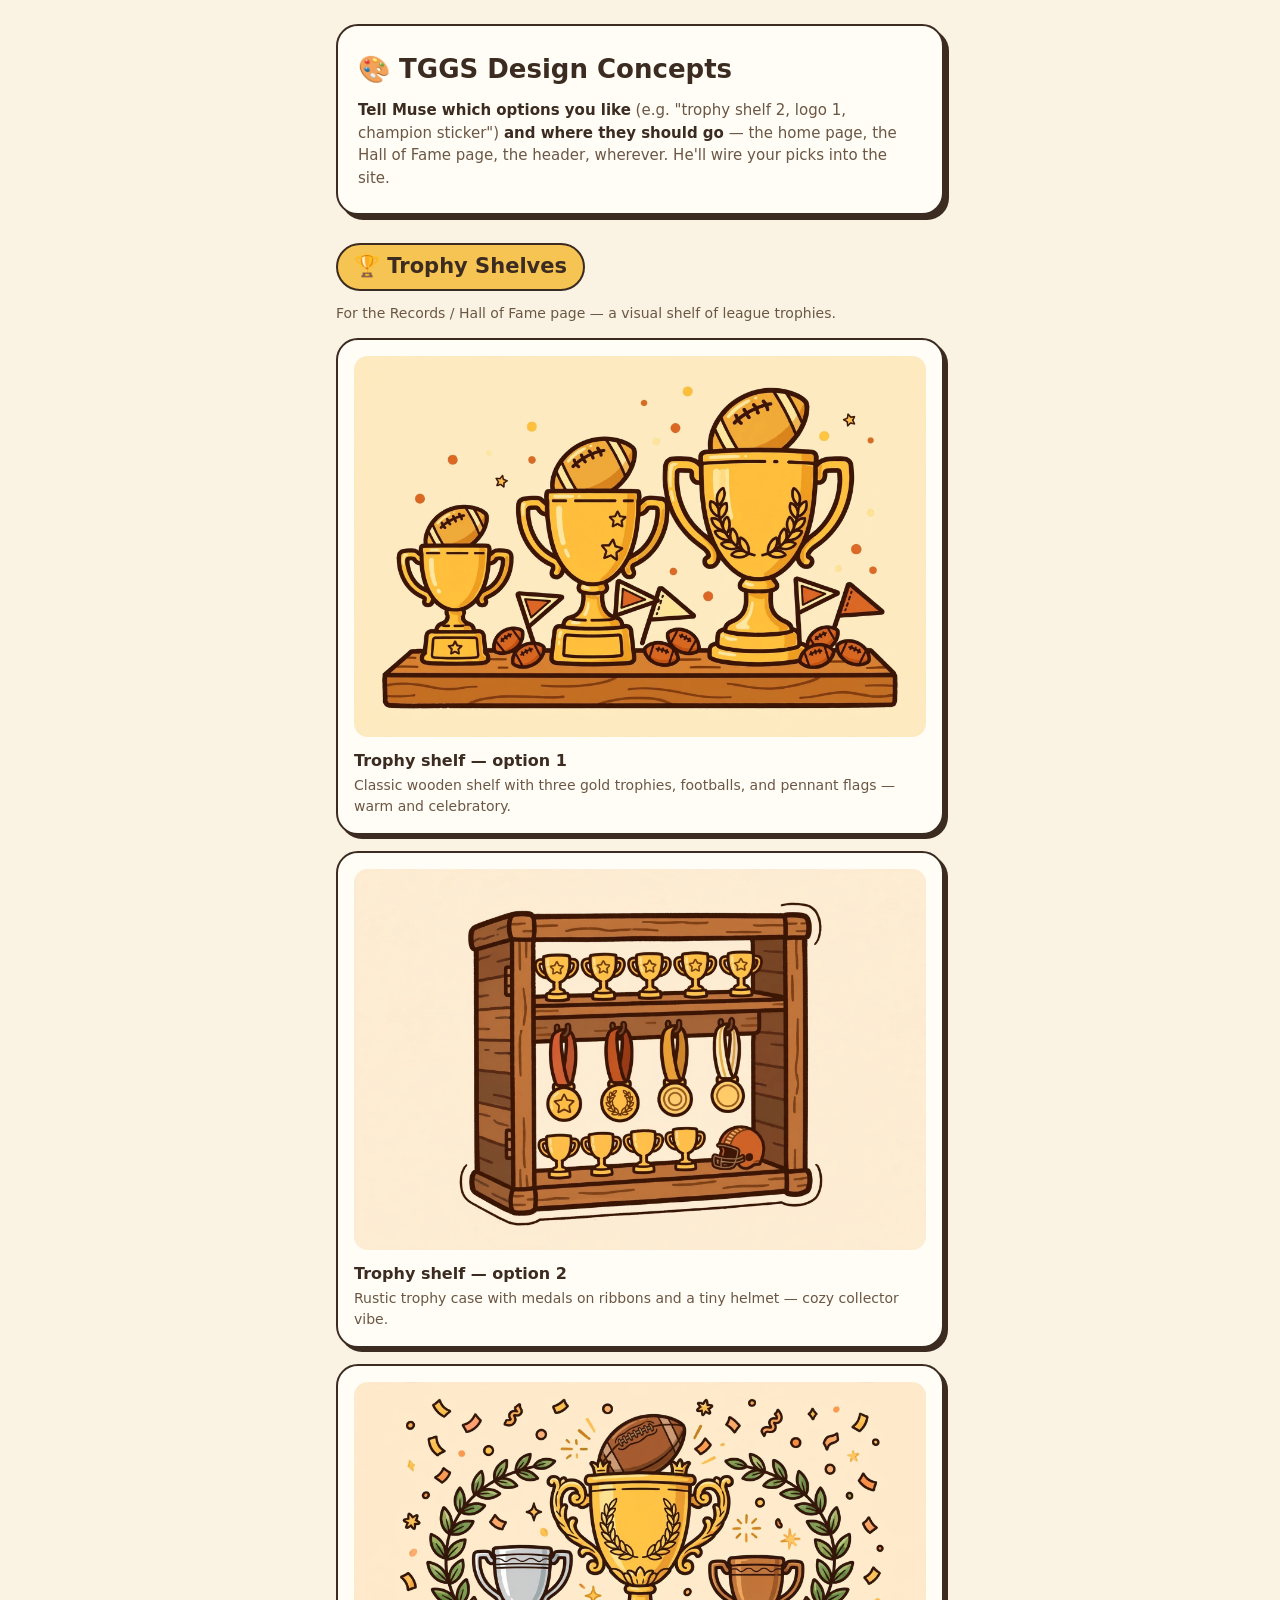
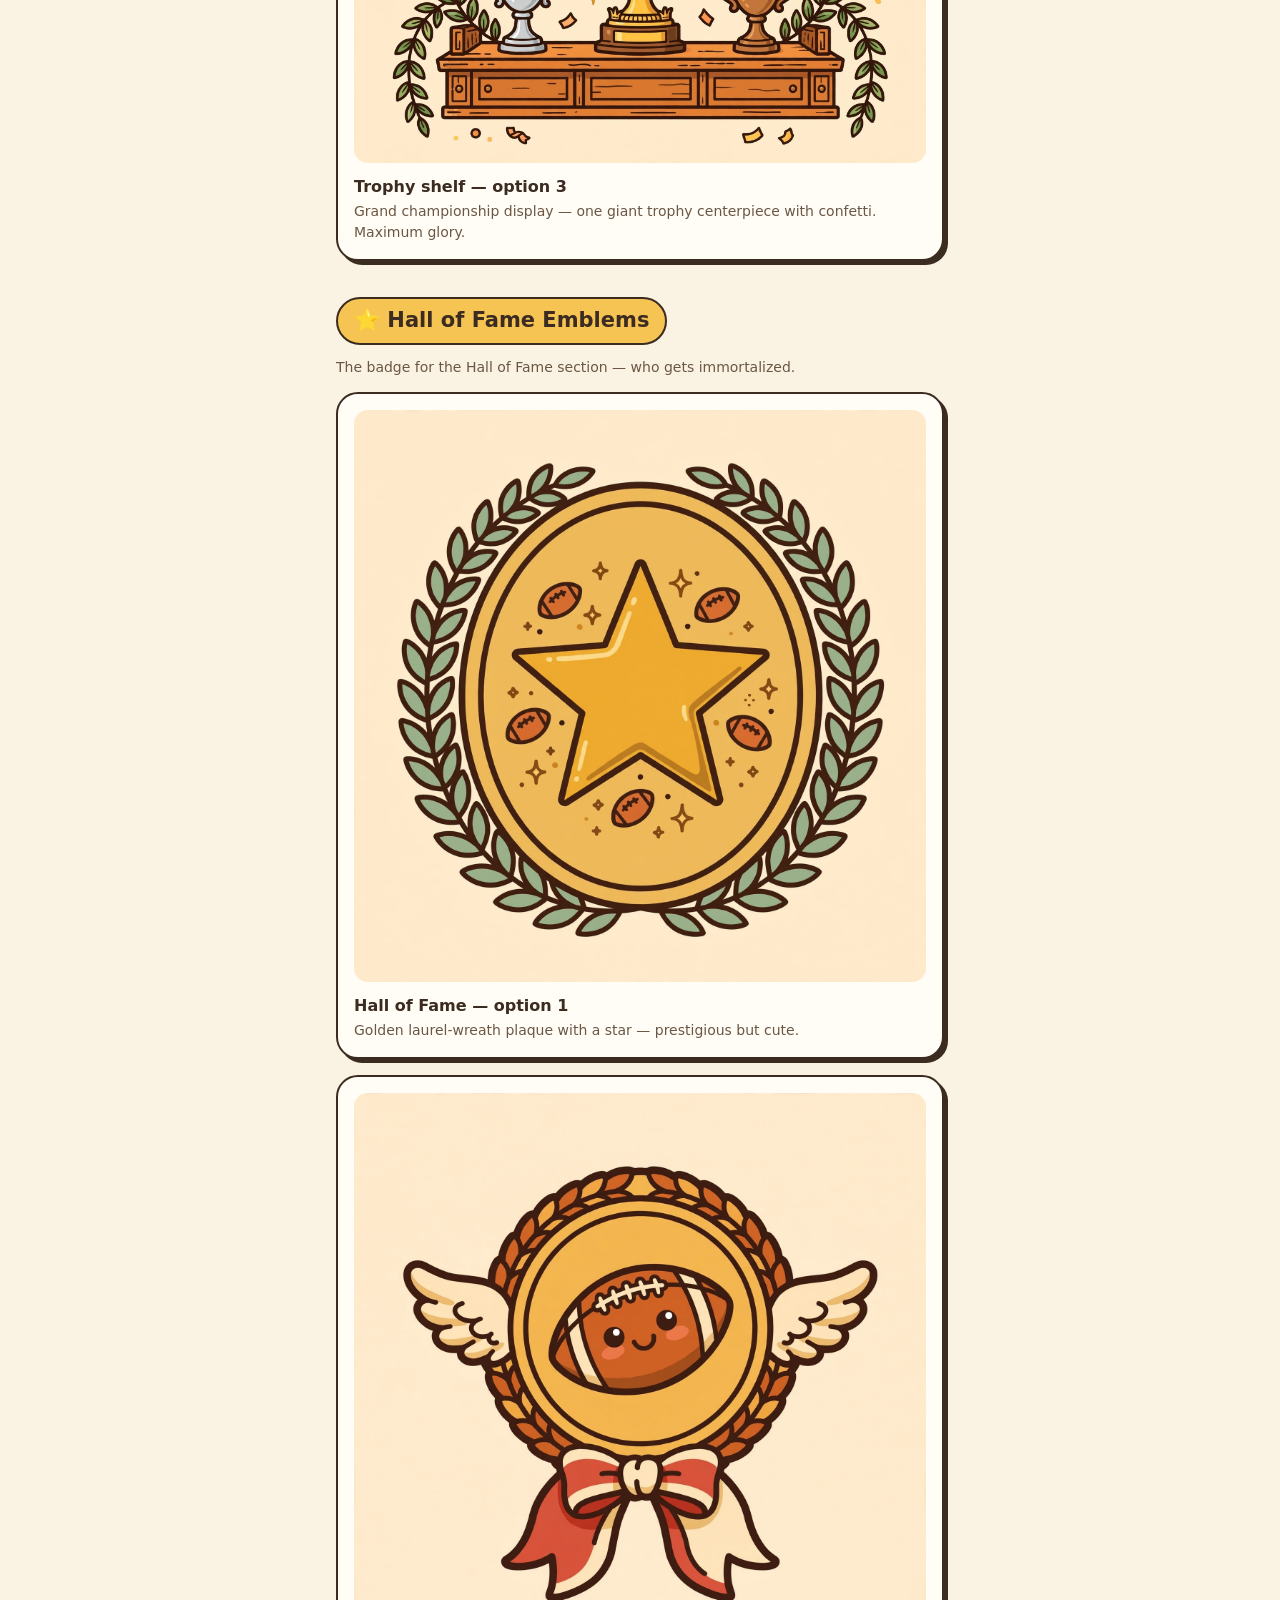
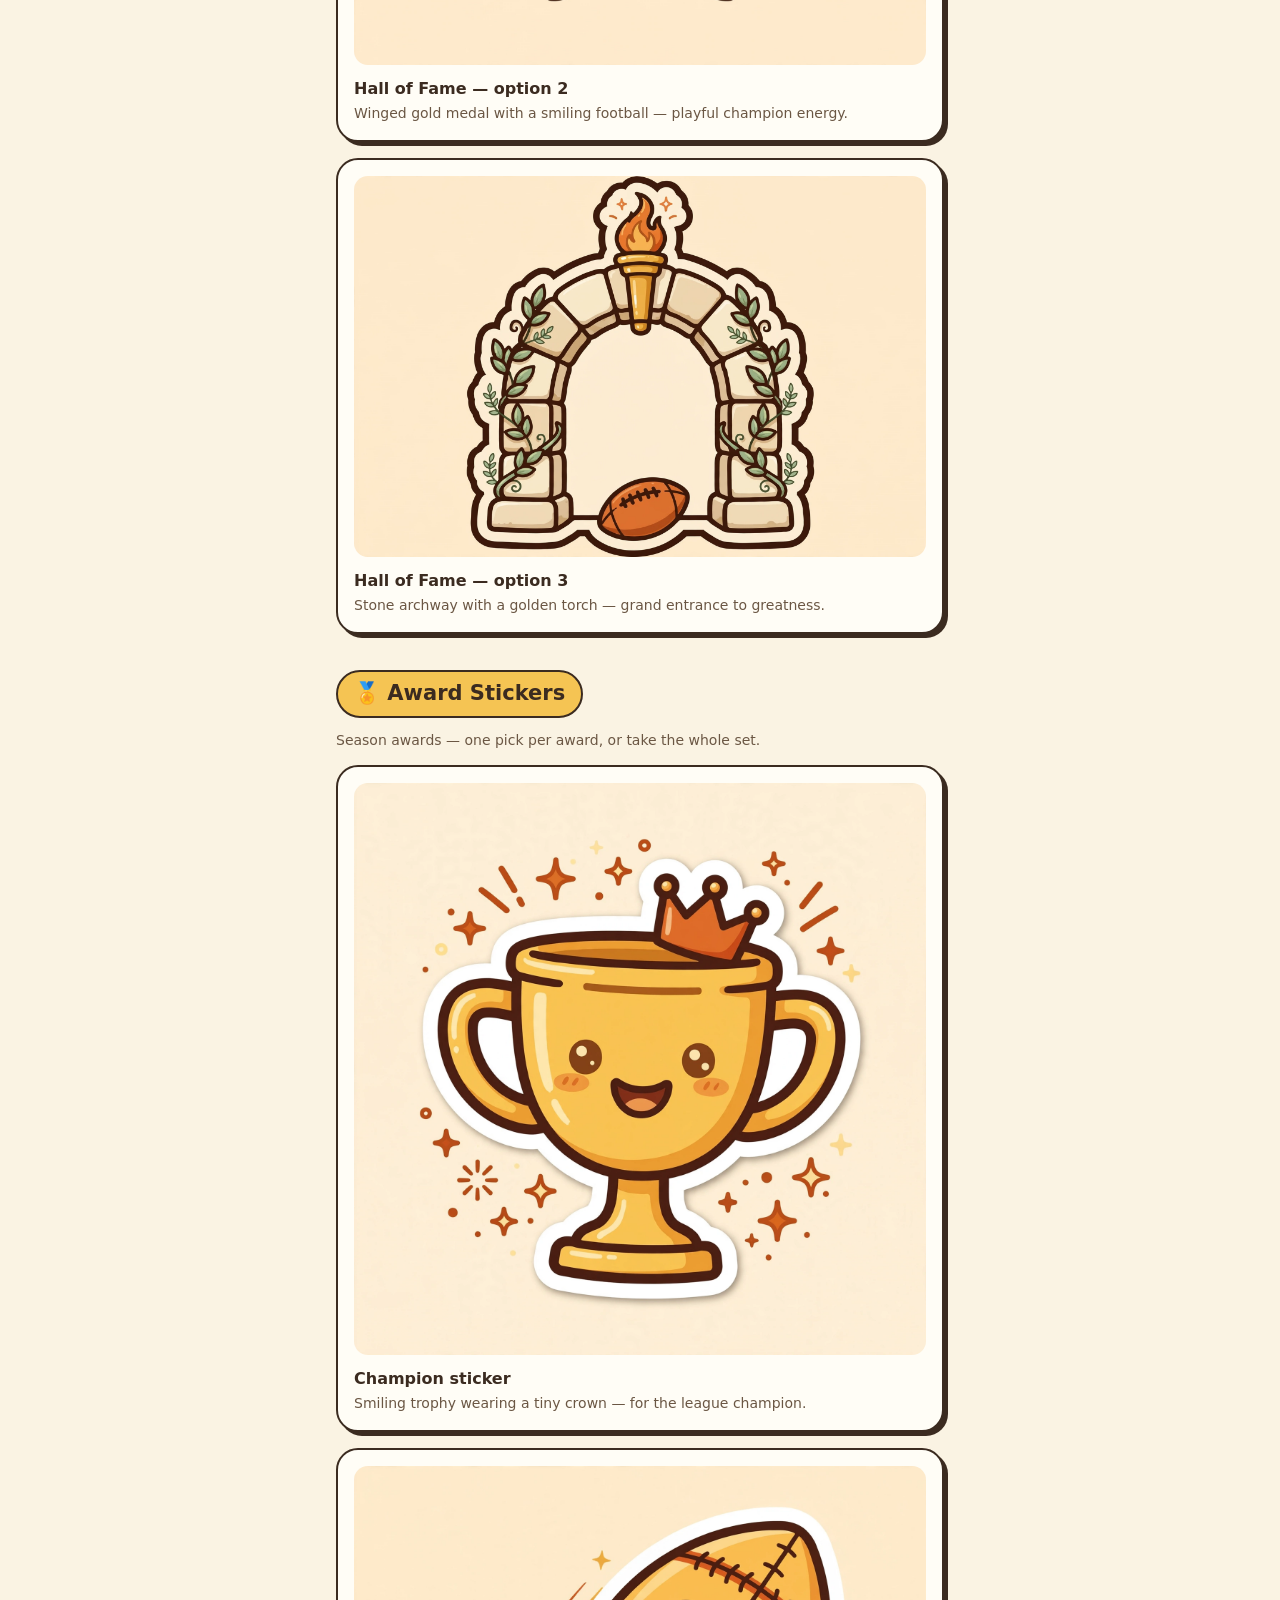
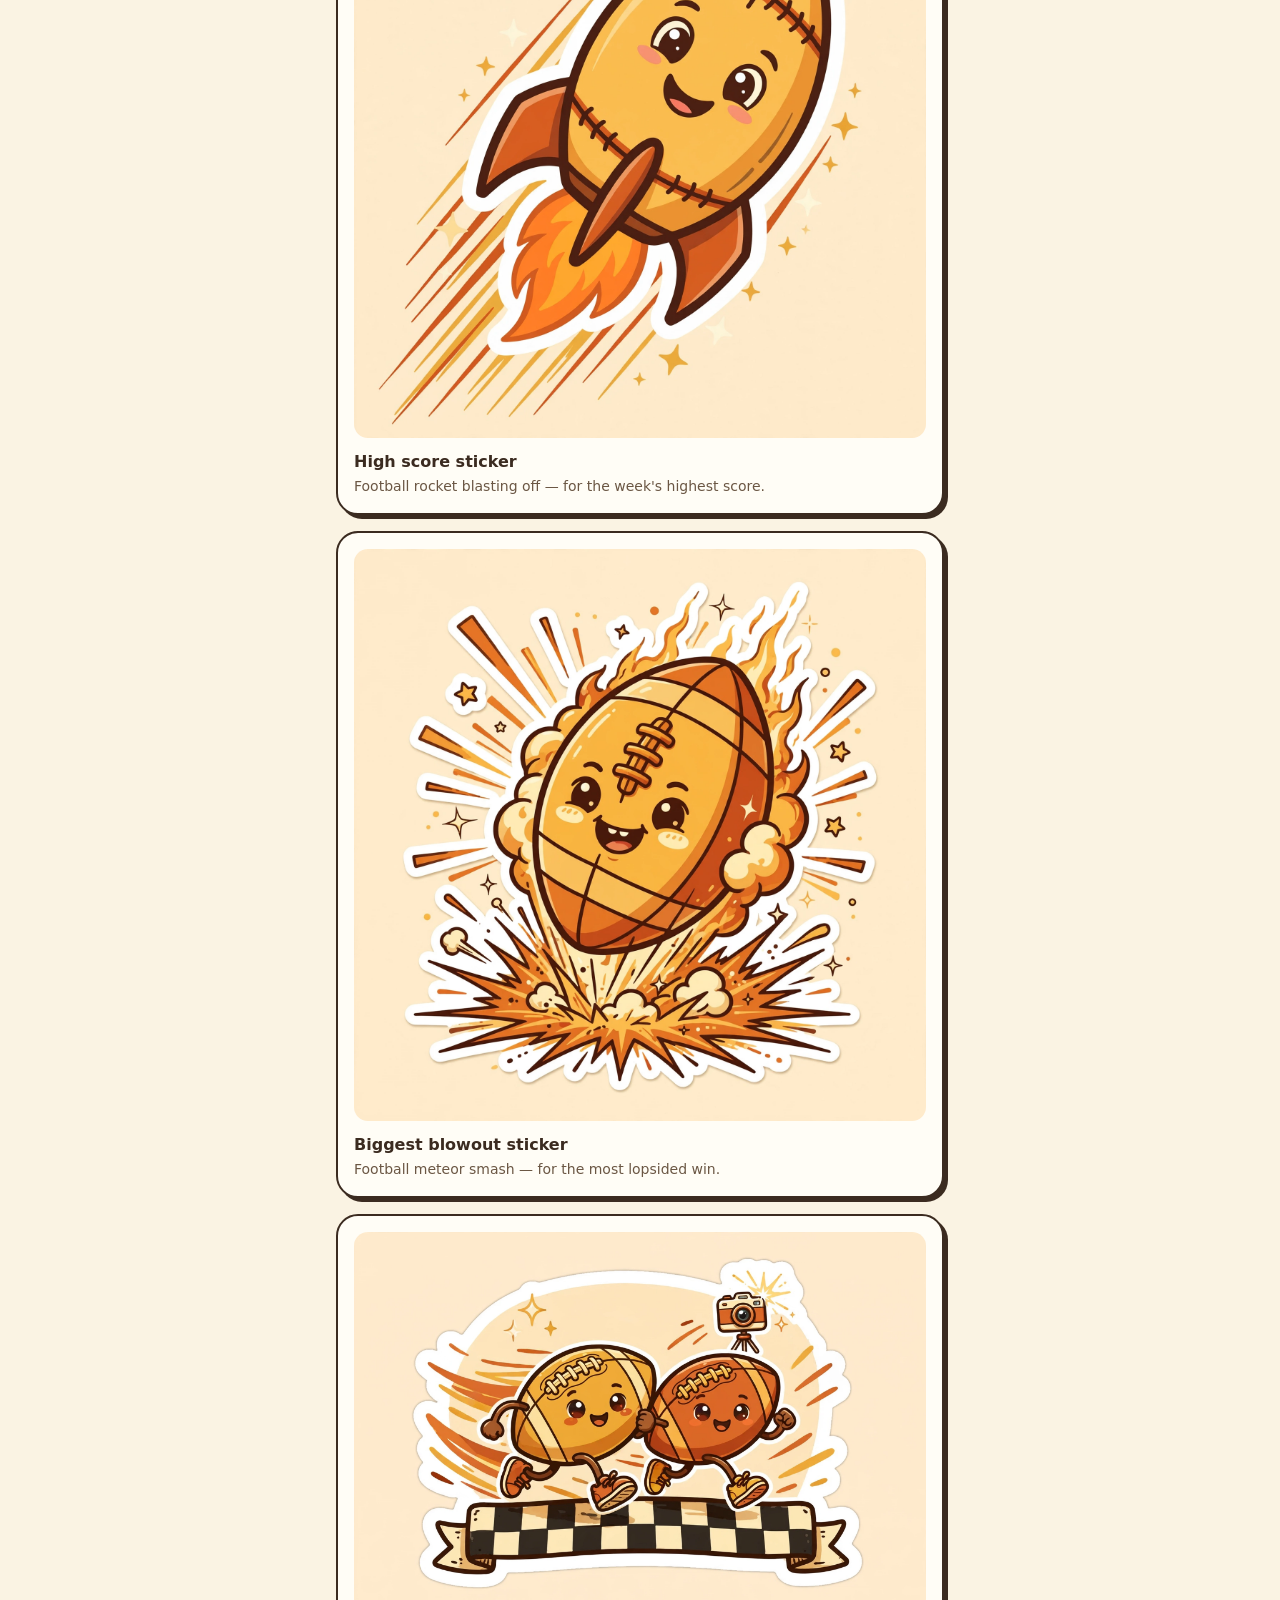
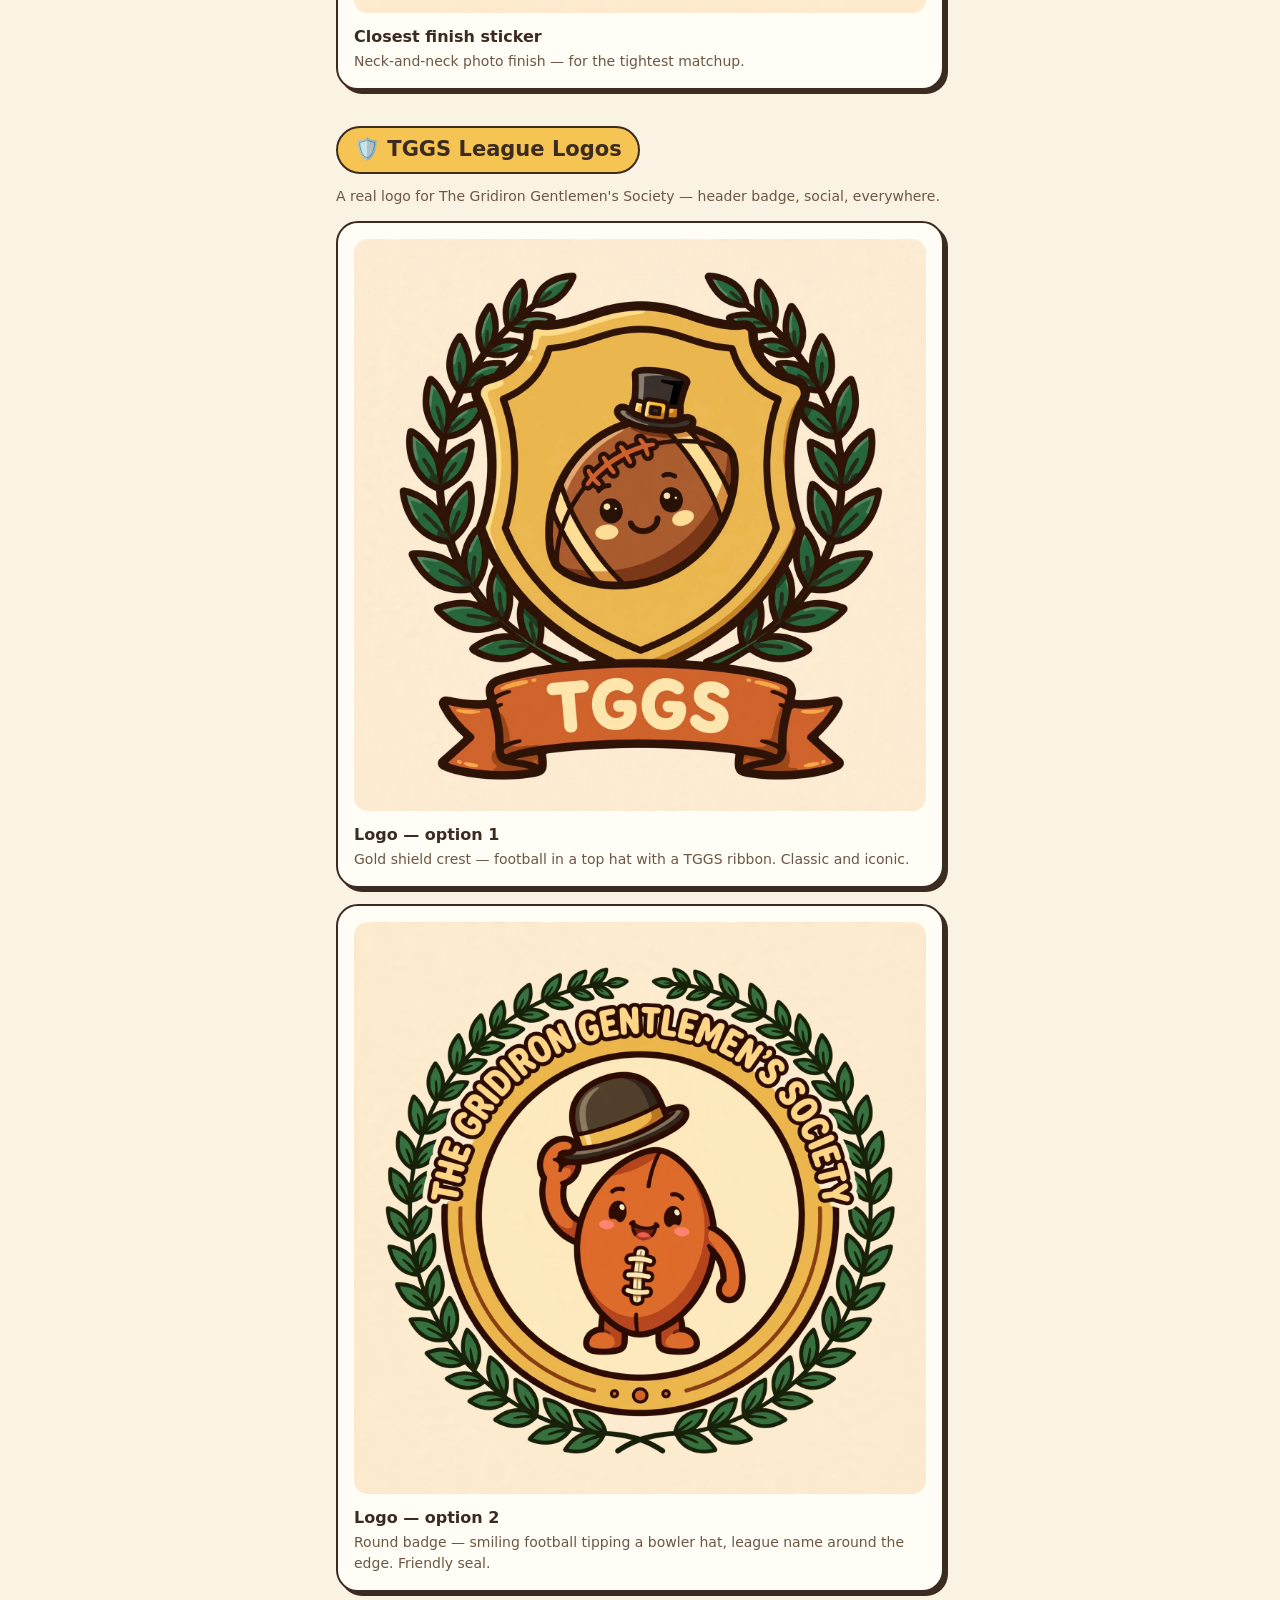
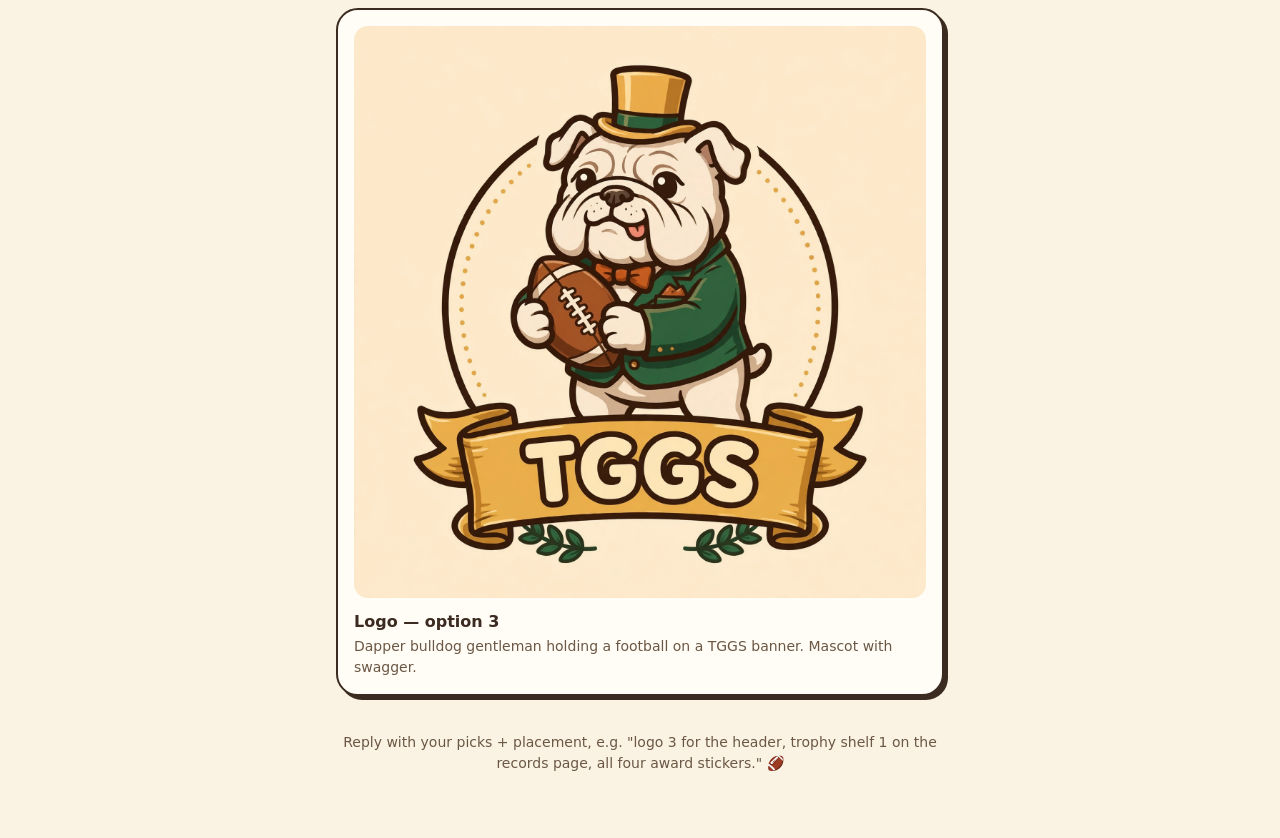
==== design-concepts/index.html @ cf5cfec7 "Add 13 concept art pieces + design-concepts picker page for Sam's art direction" ====
<!DOCTYPE html>
<html lang="en">
<head>
<meta charset="UTF-8">
<meta name="viewport" content="width=device-width, initial-scale=1">
<title>TGGS Design Concepts — Pick Your Favorites</title>
<style>
  * { box-sizing: border-box; margin: 0; padding: 0; }
  body {
    font-family: ui-rounded, "SF Pro Rounded", "Hiragino Maru Gothic ProN", system-ui, sans-serif;
    background: #faf3e3; color: #3b2b20; line-height: 1.5;
    padding: 24px 16px 64px; max-width: 640px; margin: 0 auto;
  }
  header {
    background: #fffdf6; border: 2.5px solid #3b2b20; border-radius: 22px;
    padding: 24px 20px; margin-bottom: 28px; box-shadow: 5px 5px 0 #3b2b20;
  }
  header h1 { font-size: 26px; margin-bottom: 10px; }
  header p { font-size: 15px; color: #6b5744; }
  header p strong { color: #3b2b20; }
  section { margin-bottom: 36px; }
  section > h2 {
    font-size: 21px; margin-bottom: 4px;
    display: inline-block; background: #f5c453; color: #3b2b20;
    padding: 6px 16px; border: 2.5px solid #3b2b20; border-radius: 999px;
  }
  section > p.sec-sub { font-size: 14px; color: #6b5744; margin: 8px 0 14px; }
  .opt {
    background: #fffdf6; border: 2.5px solid #3b2b20; border-radius: 22px;
    padding: 16px; margin-bottom: 16px; box-shadow: 4px 4px 0 #3b2b20;
  }
  .opt img { width: 100%; height: auto; border-radius: 14px; display: block; background: #faf3e3; }
  .opt .label { font-weight: 800; font-size: 16px; margin: 12px 0 2px; }
  .opt .vibe { font-size: 14px; color: #6b5744; }
  footer { text-align: center; font-size: 14px; color: #6b5744; margin-top: 12px; }
</style>
</head>
<body>
<header>
  <h1>🎨 TGGS Design Concepts</h1>
  <p><strong>Tell Muse which options you like</strong> (e.g. "trophy shelf 2, logo 1, champion sticker") <strong>and where they should go</strong> — the home page, the Hall of Fame page, the header, wherever. He'll wire your picks into the site.</p>
</header>

<section>
  <h2>🏆 Trophy Shelves</h2>
  <p class="sec-sub">For the Records / Hall of Fame page — a visual shelf of league trophies.</p>
  <div class="opt"><img src="../assets/art/concepts/concept-trophy-shelf-1.webp" alt="Trophy shelf option 1"><div class="label">Trophy shelf — option 1</div><div class="vibe">Classic wooden shelf with three gold trophies, footballs, and pennant flags — warm and celebratory.</div></div>
  <div class="opt"><img src="../assets/art/concepts/concept-trophy-shelf-2.webp" alt="Trophy shelf option 2"><div class="label">Trophy shelf — option 2</div><div class="vibe">Rustic trophy case with medals on ribbons and a tiny helmet — cozy collector vibe.</div></div>
  <div class="opt"><img src="../assets/art/concepts/concept-trophy-shelf-3.webp" alt="Trophy shelf option 3"><div class="label">Trophy shelf — option 3</div><div class="vibe">Grand championship display — one giant trophy centerpiece with confetti. Maximum glory.</div></div>
</section>

<section>
  <h2>⭐ Hall of Fame Emblems</h2>
  <p class="sec-sub">The badge for the Hall of Fame section — who gets immortalized.</p>
  <div class="opt"><img src="../assets/art/concepts/concept-hof-1.webp" alt="Hall of Fame option 1"><div class="label">Hall of Fame — option 1</div><div class="vibe">Golden laurel-wreath plaque with a star — prestigious but cute.</div></div>
  <div class="opt"><img src="../assets/art/concepts/concept-hof-2.webp" alt="Hall of Fame option 2"><div class="label">Hall of Fame — option 2</div><div class="vibe">Winged gold medal with a smiling football — playful champion energy.</div></div>
  <div class="opt"><img src="../assets/art/concepts/concept-hof-3.webp" alt="Hall of Fame option 3"><div class="label">Hall of Fame — option 3</div><div class="vibe">Stone archway with a golden torch — grand entrance to greatness.</div></div>
</section>

<section>
  <h2>🏅 Award Stickers</h2>
  <p class="sec-sub">Season awards — one pick per award, or take the whole set.</p>
  <div class="opt"><img src="../assets/art/concepts/concept-award-champion.webp" alt="Champion sticker"><div class="label">Champion sticker</div><div class="vibe">Smiling trophy wearing a tiny crown — for the league champion.</div></div>
  <div class="opt"><img src="../assets/art/concepts/concept-award-high-score.webp" alt="High score sticker"><div class="label">High score sticker</div><div class="vibe">Football rocket blasting off — for the week's highest score.</div></div>
  <div class="opt"><img src="../assets/art/concepts/concept-award-blowout.webp" alt="Biggest blowout sticker"><div class="label">Biggest blowout sticker</div><div class="vibe">Football meteor smash — for the most lopsided win.</div></div>
  <div class="opt"><img src="../assets/art/concepts/concept-award-close-finish.webp" alt="Closest finish sticker"><div class="label">Closest finish sticker</div><div class="vibe">Neck-and-neck photo finish — for the tightest matchup.</div></div>
</section>

<section>
  <h2>🛡️ TGGS League Logos</h2>
  <p class="sec-sub">A real logo for The Gridiron Gentlemen's Society — header badge, social, everywhere.</p>
  <div class="opt"><img src="../assets/art/concepts/concept-logo-1.webp" alt="Logo option 1"><div class="label">Logo — option 1</div><div class="vibe">Gold shield crest — football in a top hat with a TGGS ribbon. Classic and iconic.</div></div>
  <div class="opt"><img src="../assets/art/concepts/concept-logo-2.webp" alt="Logo option 2"><div class="label">Logo — option 2</div><div class="vibe">Round badge — smiling football tipping a bowler hat, league name around the edge. Friendly seal.</div></div>
  <div class="opt"><img src="../assets/art/concepts/concept-logo-3.webp" alt="Logo option 3"><div class="label">Logo — option 3</div><div class="vibe">Dapper bulldog gentleman holding a football on a TGGS banner. Mascot with swagger.</div></div>
</section>

<footer>Reply with your picks + placement, e.g. "logo 3 for the header, trophy shelf 1 on the records page, all four award stickers." 🏈</footer>
</body>
</html>
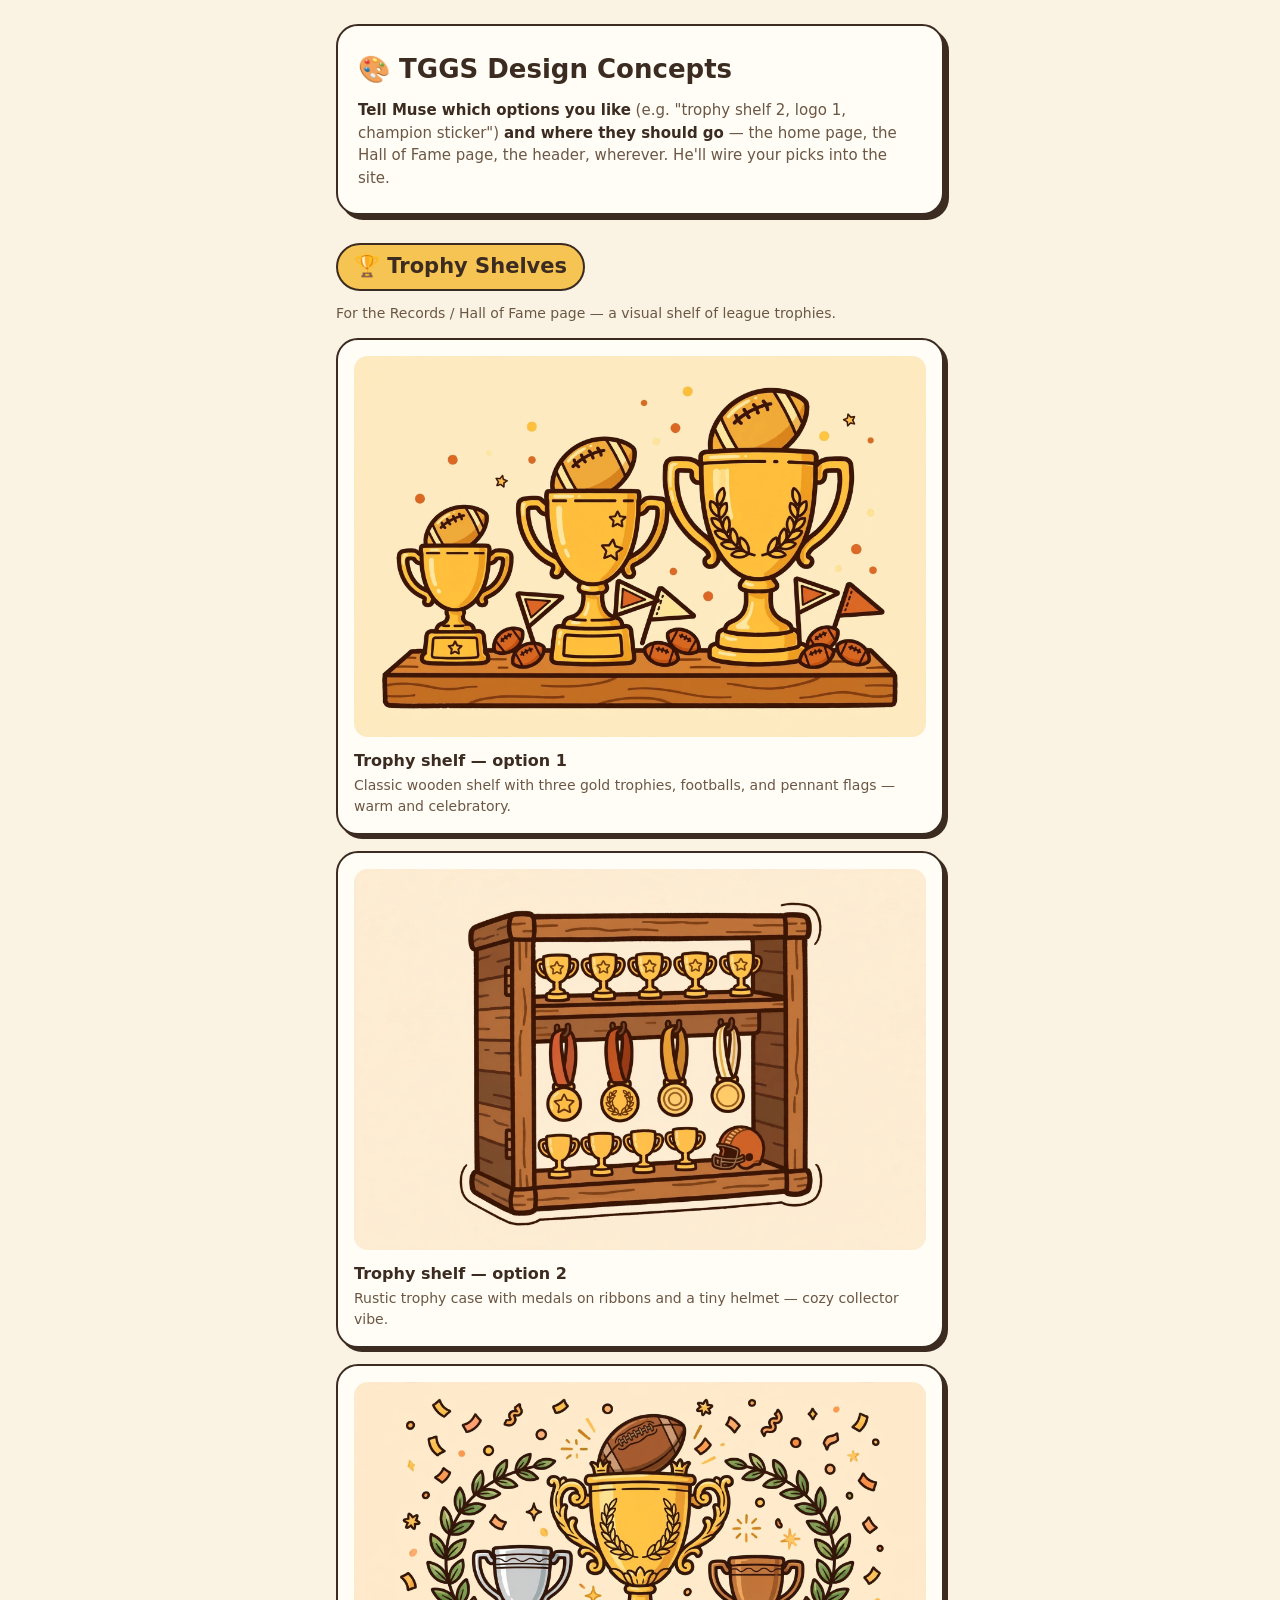
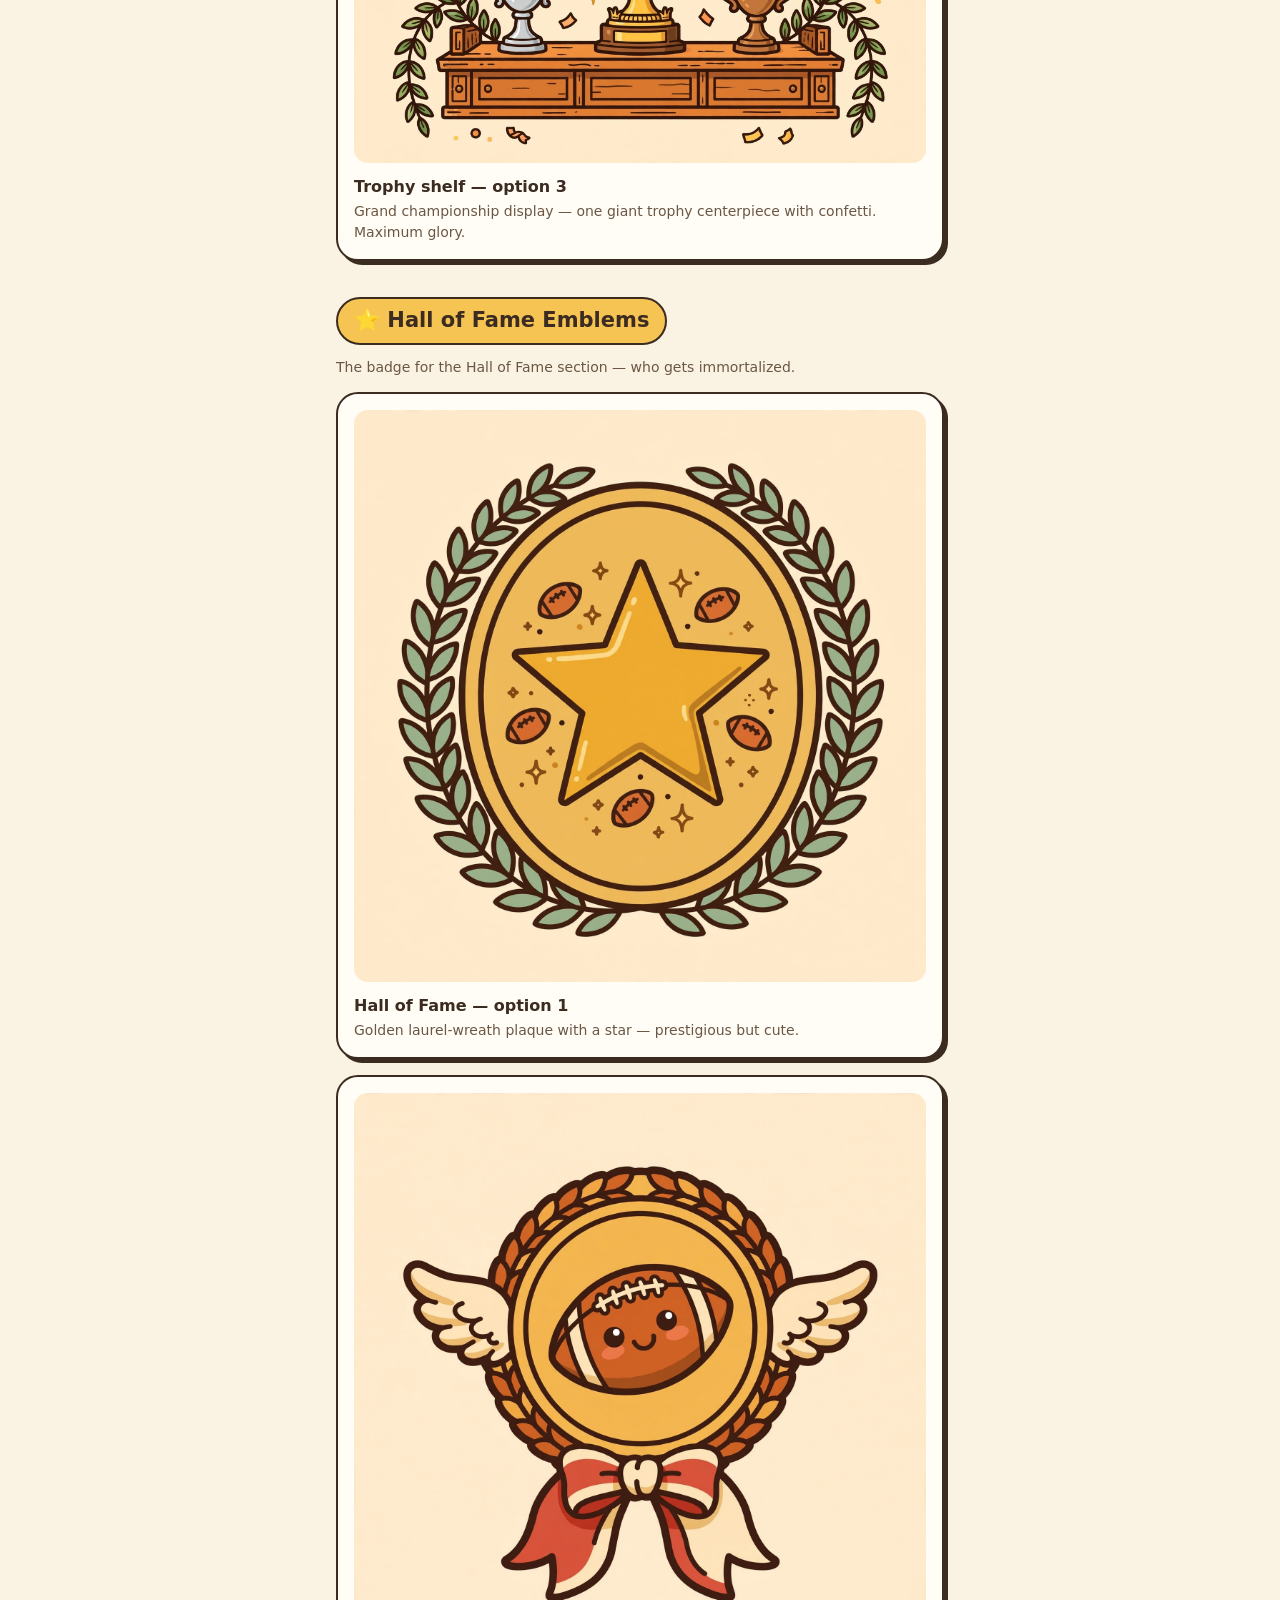
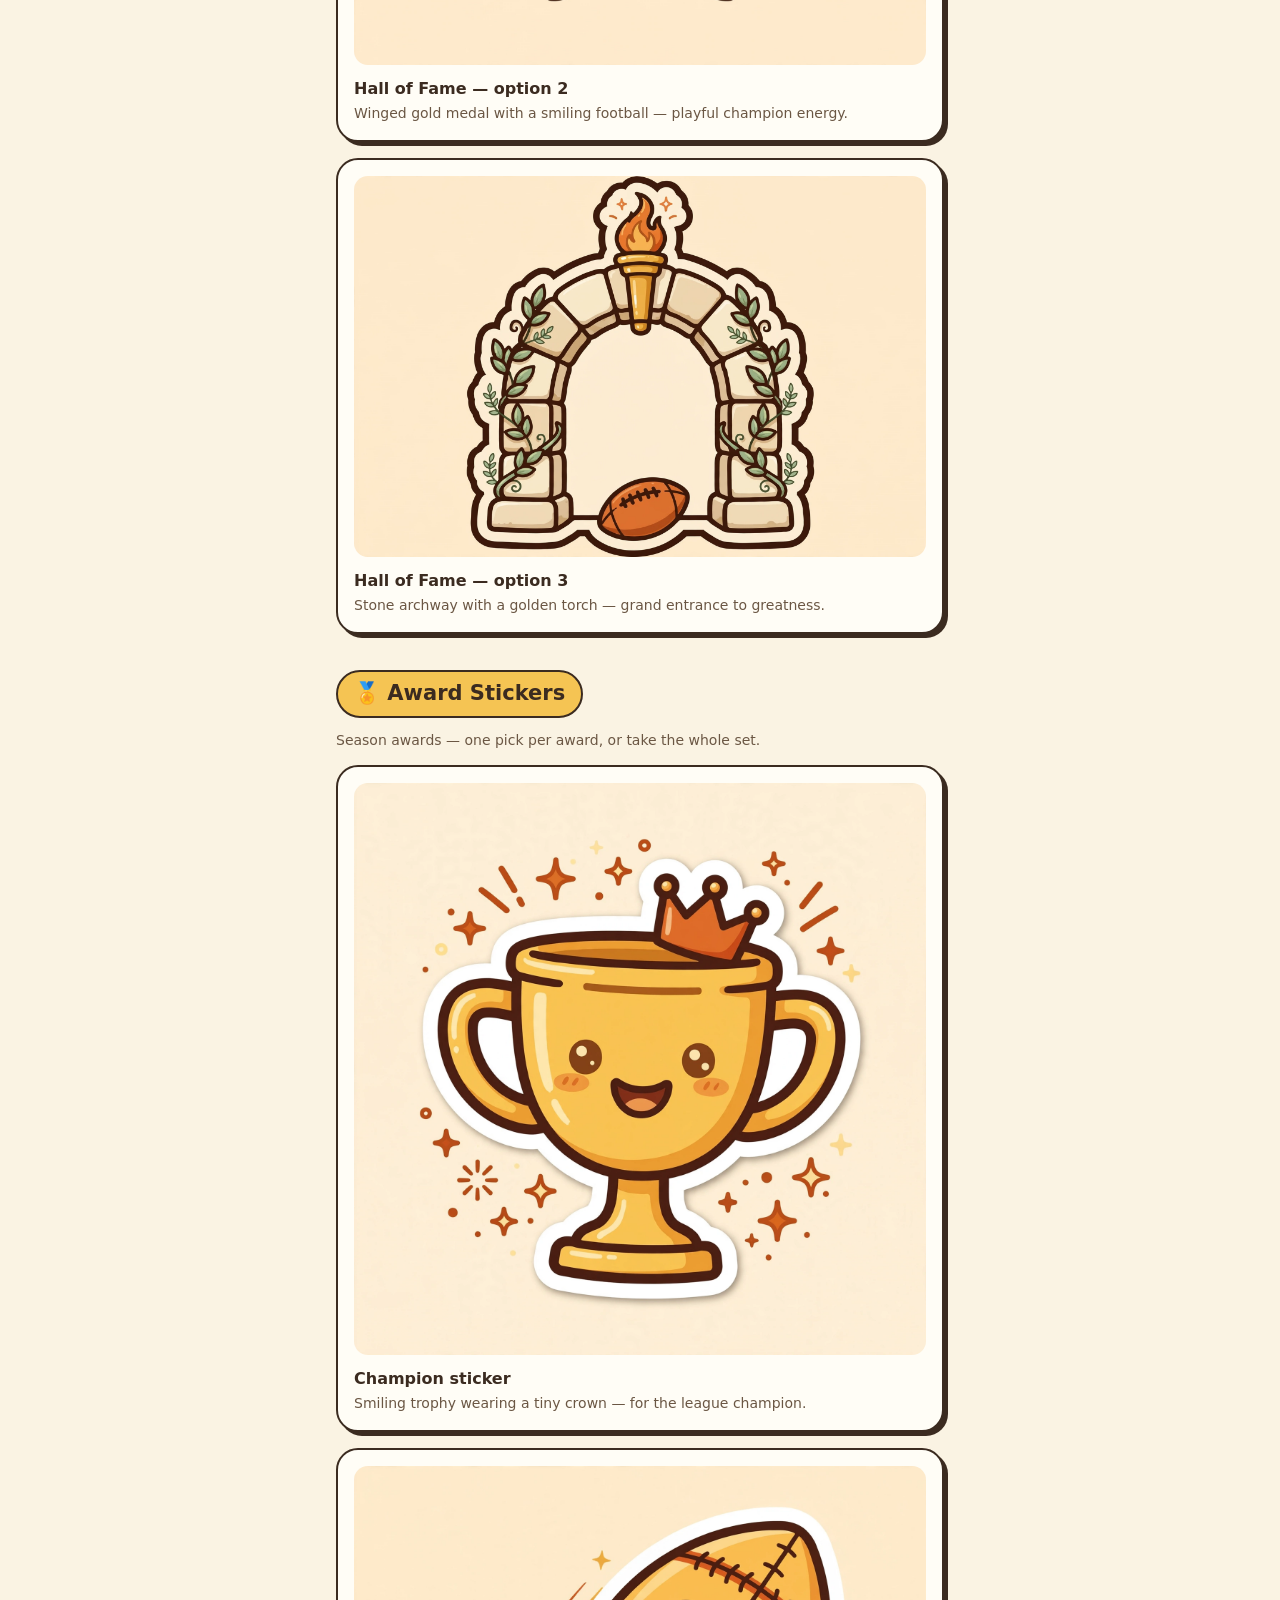
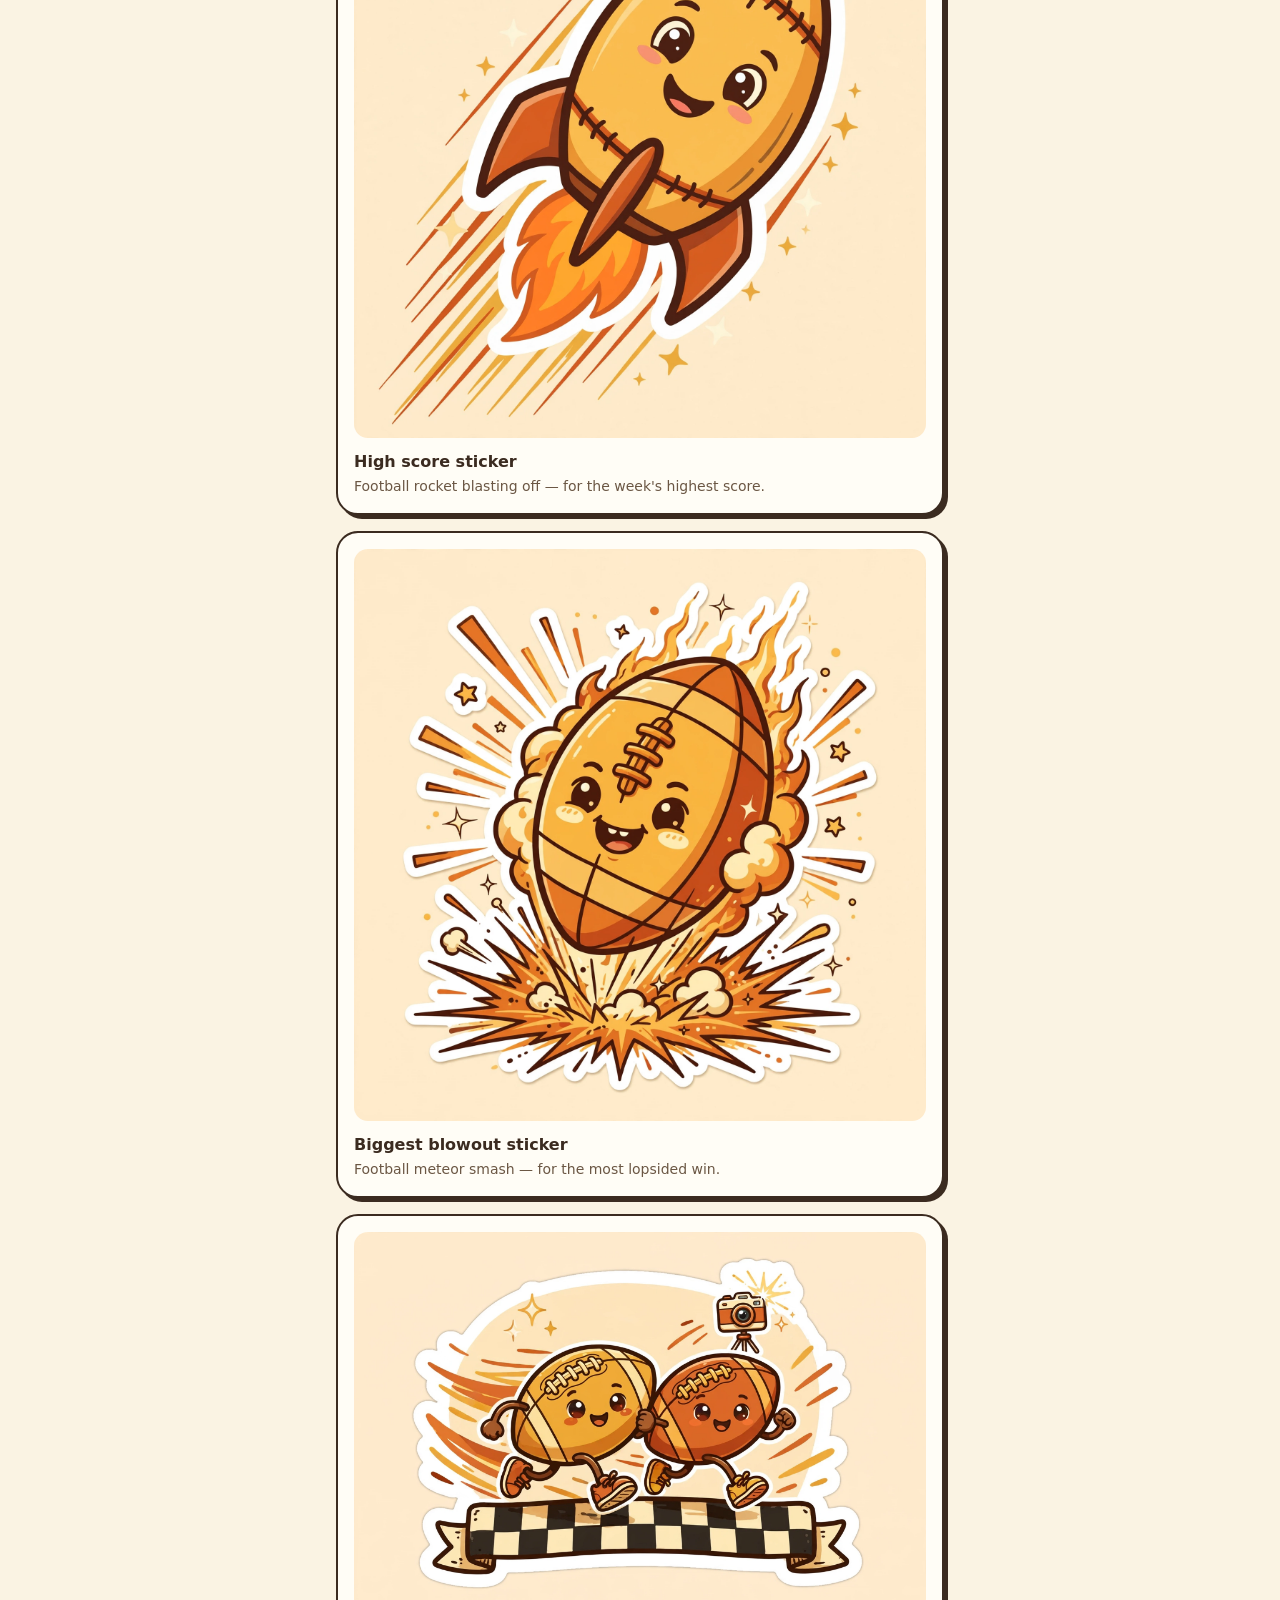
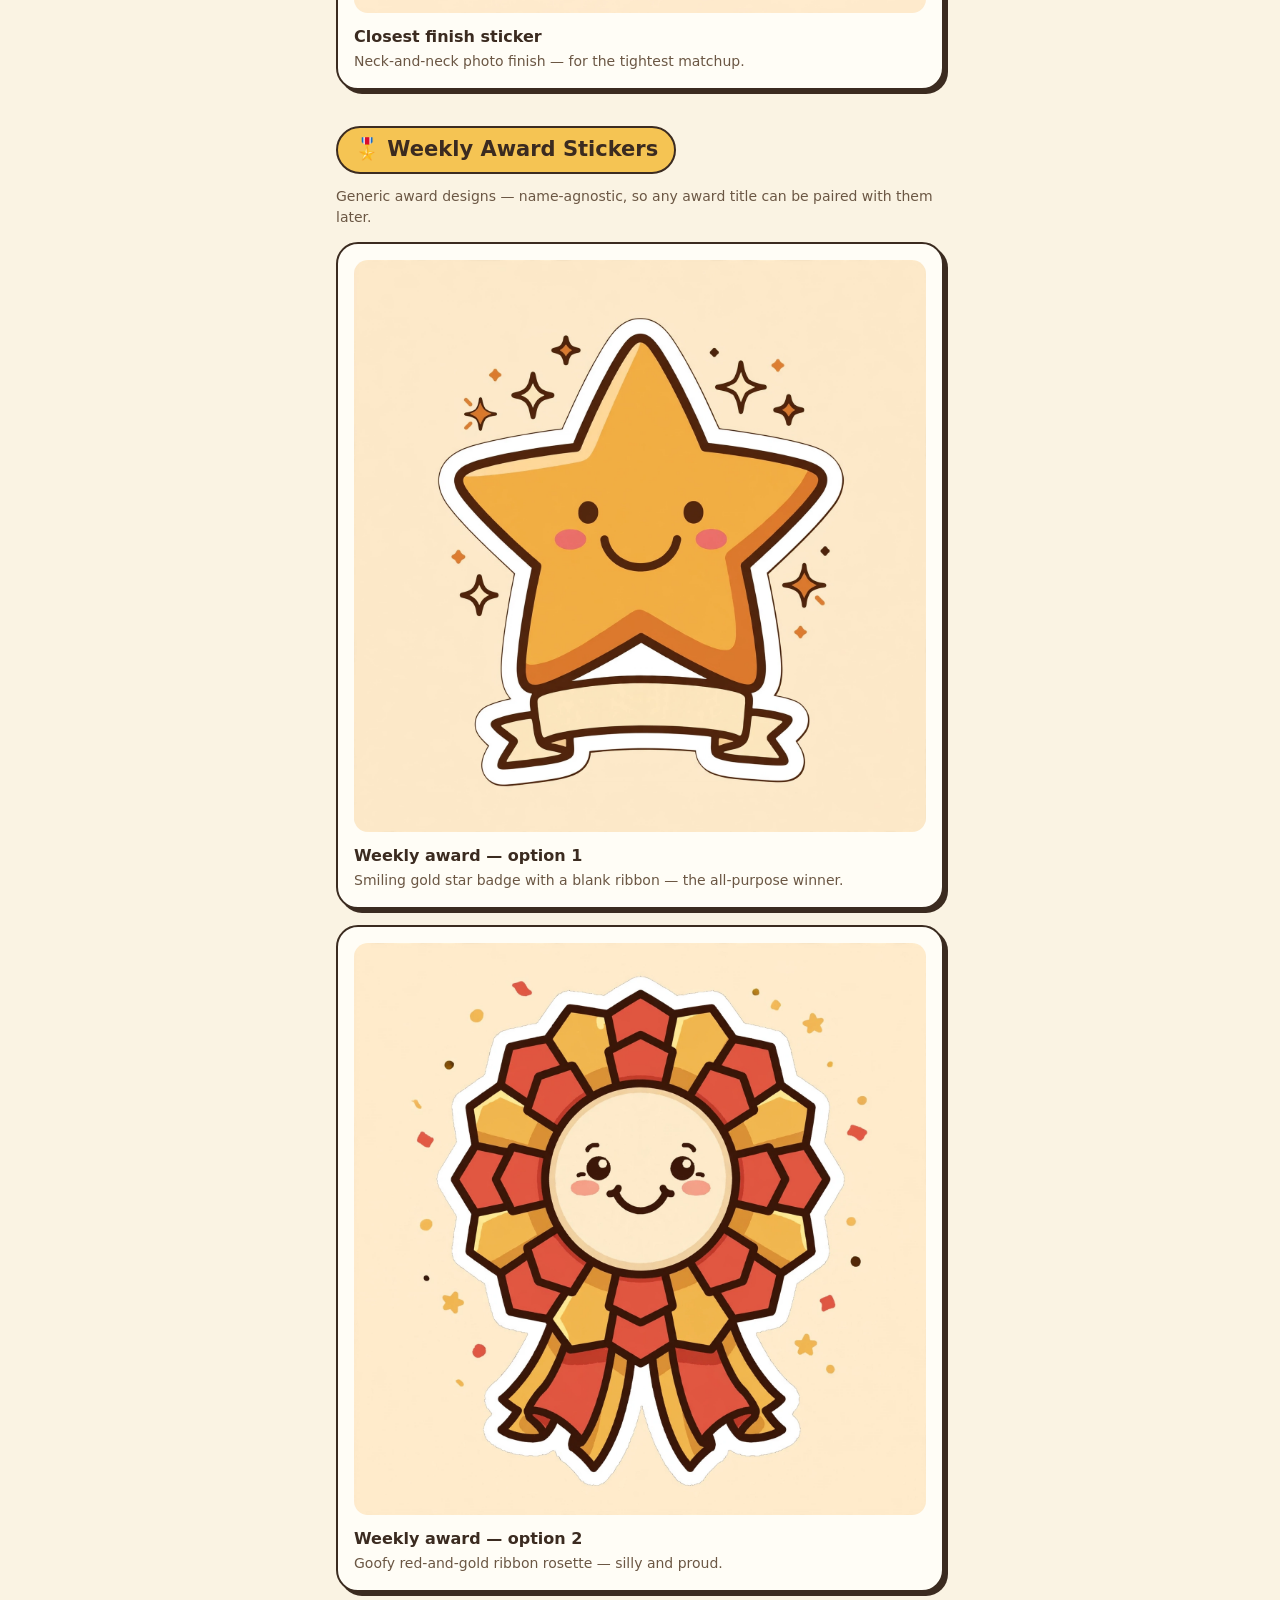
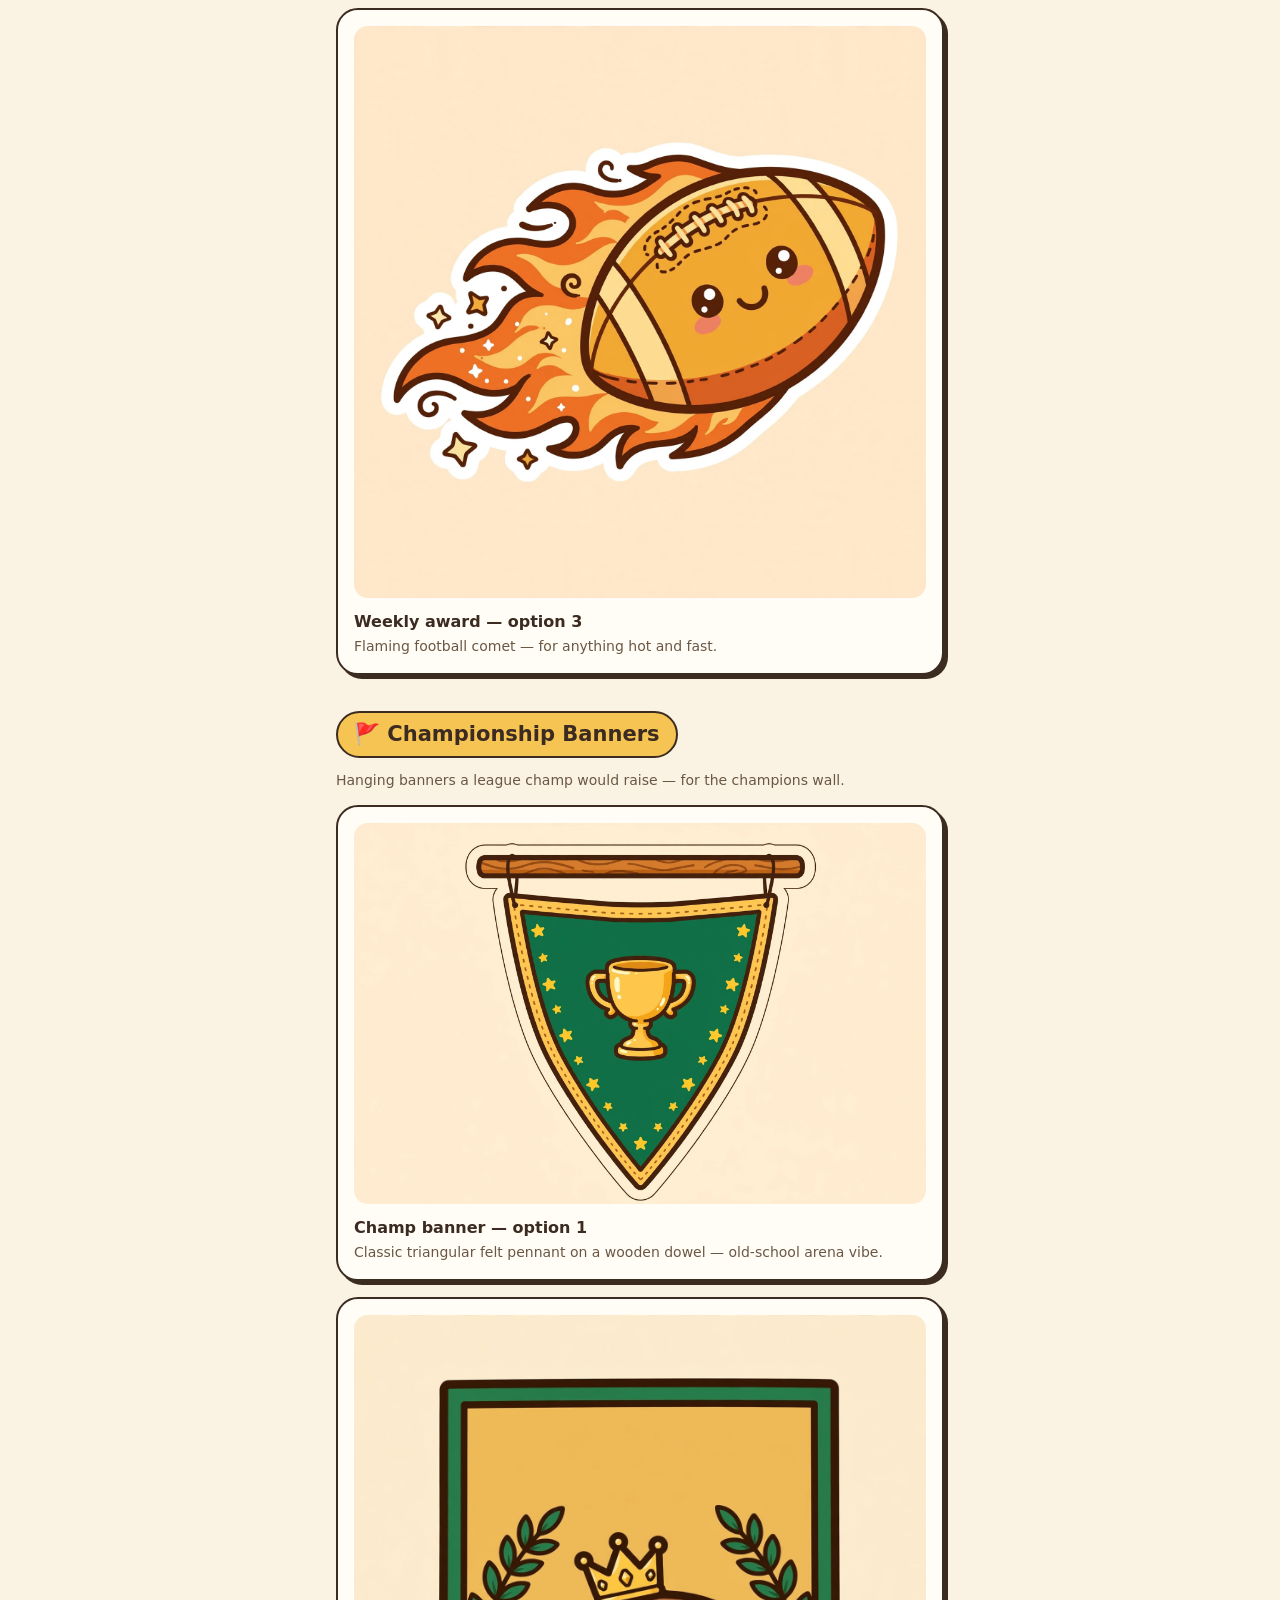
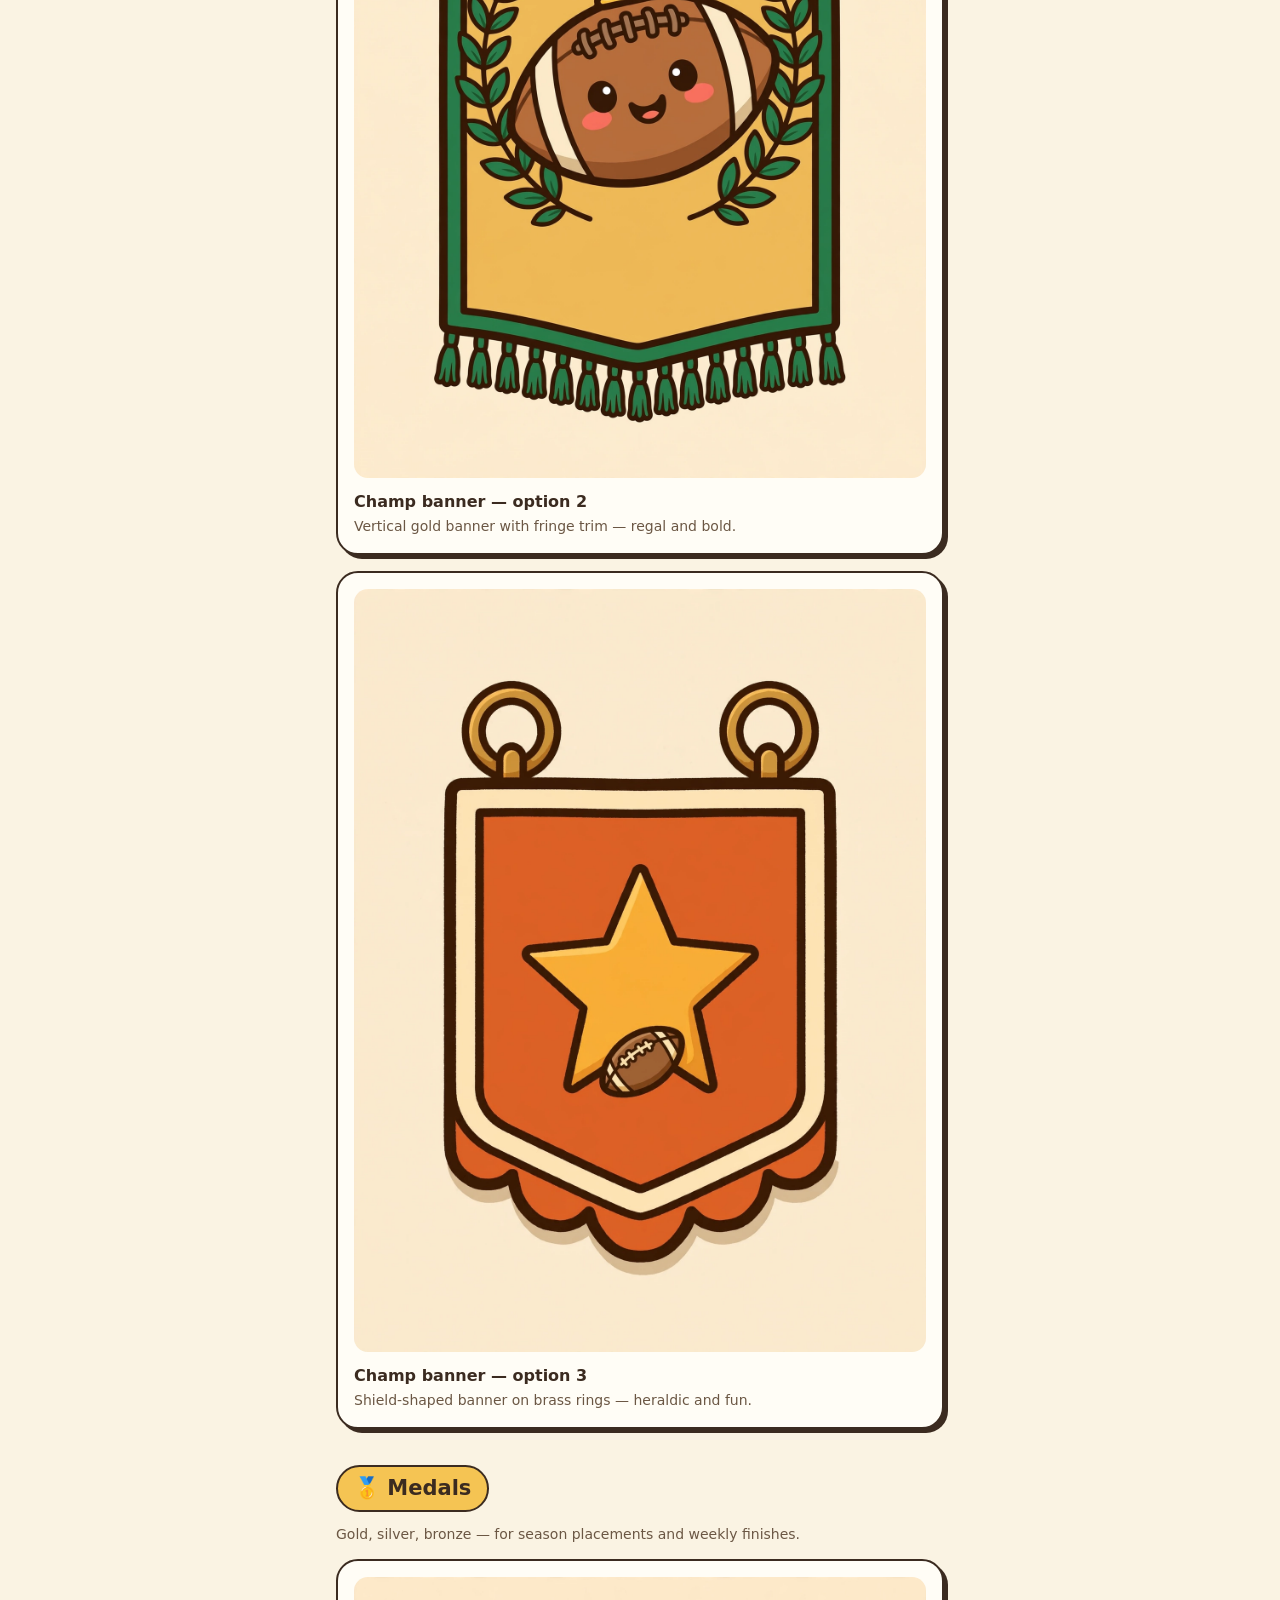
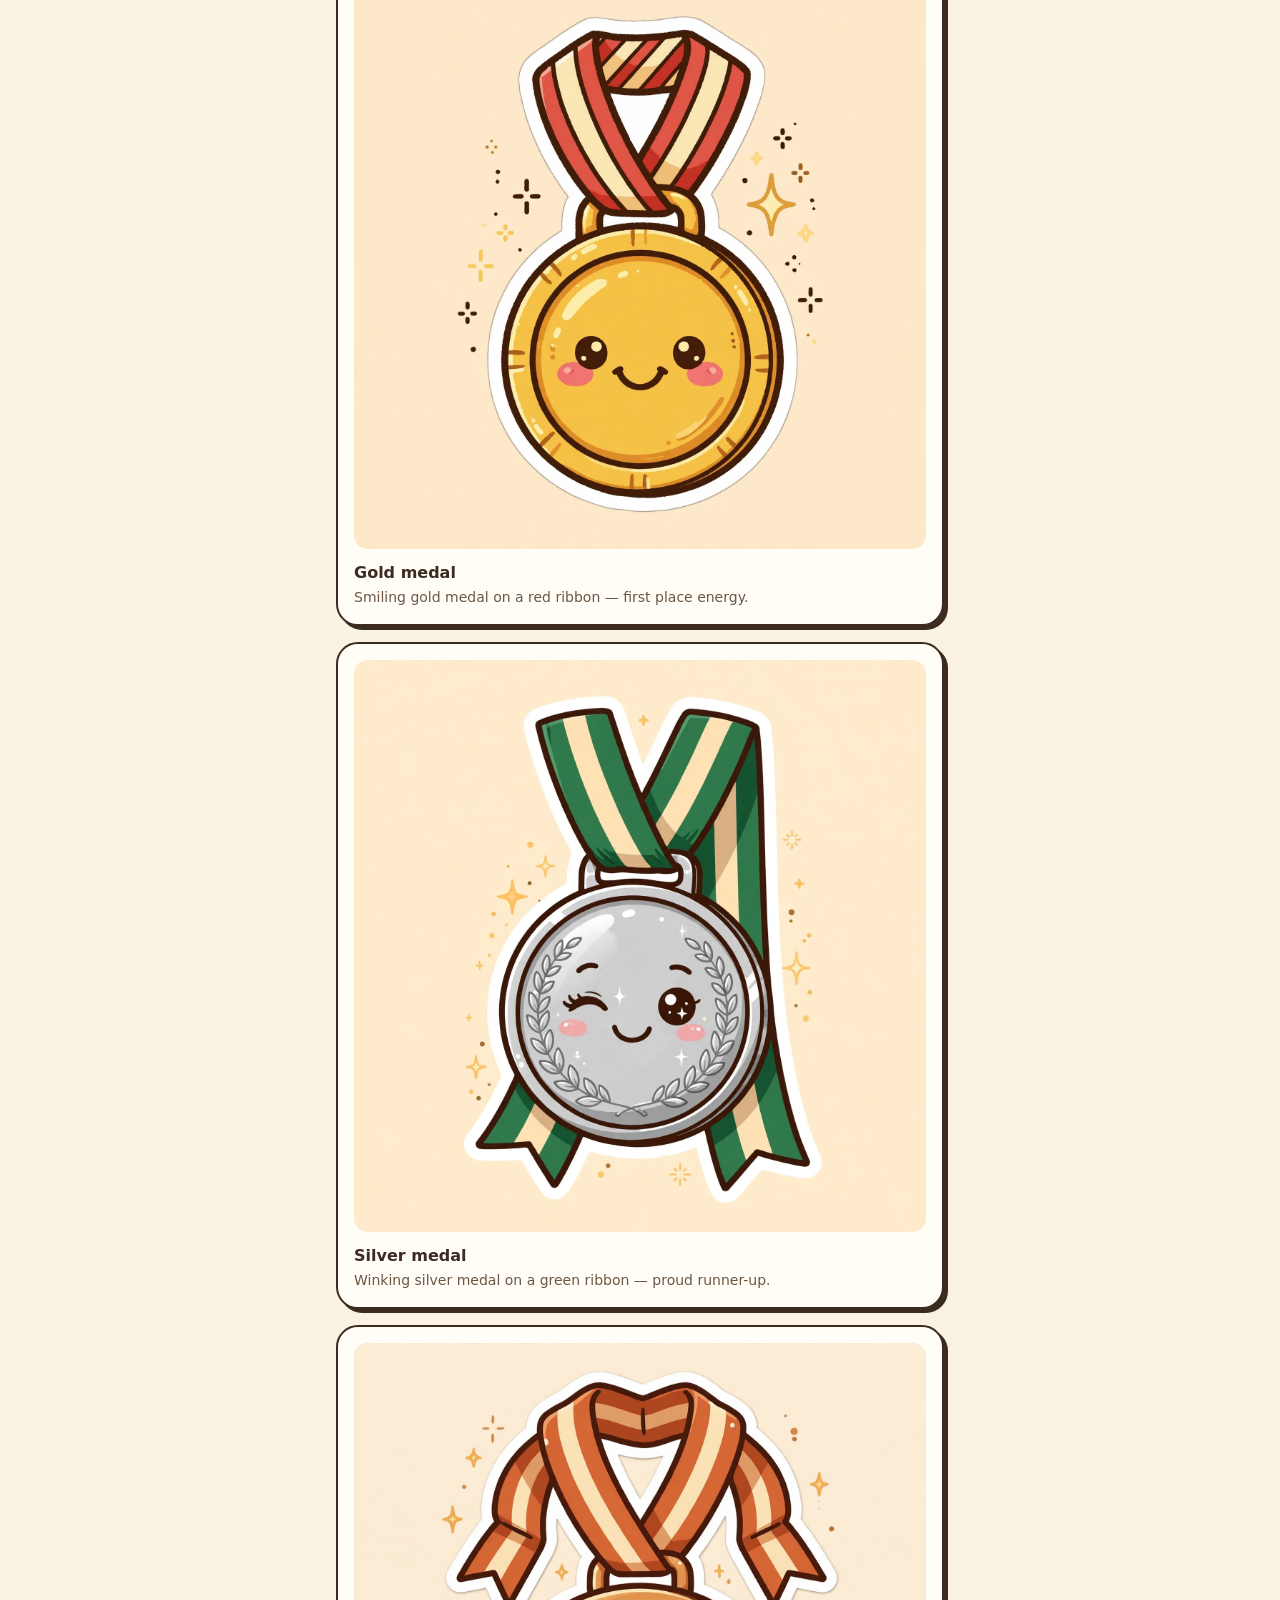
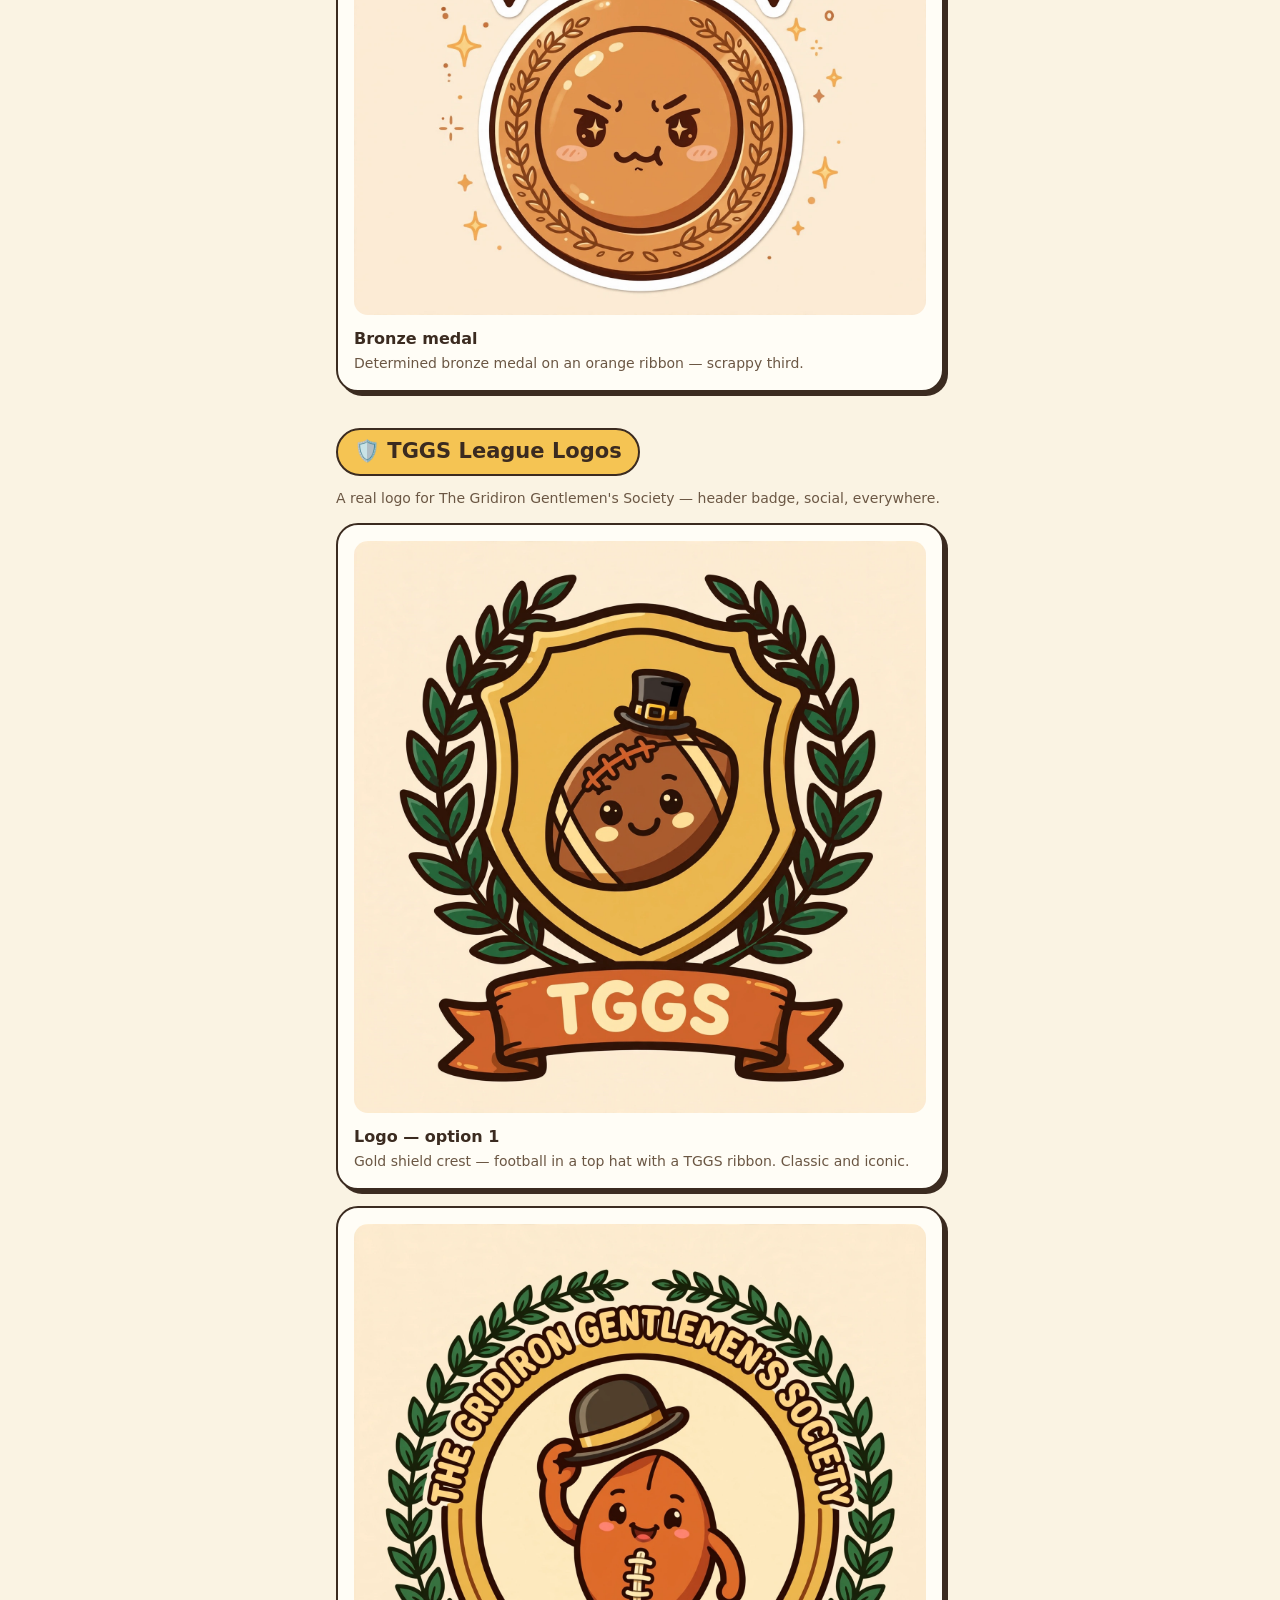
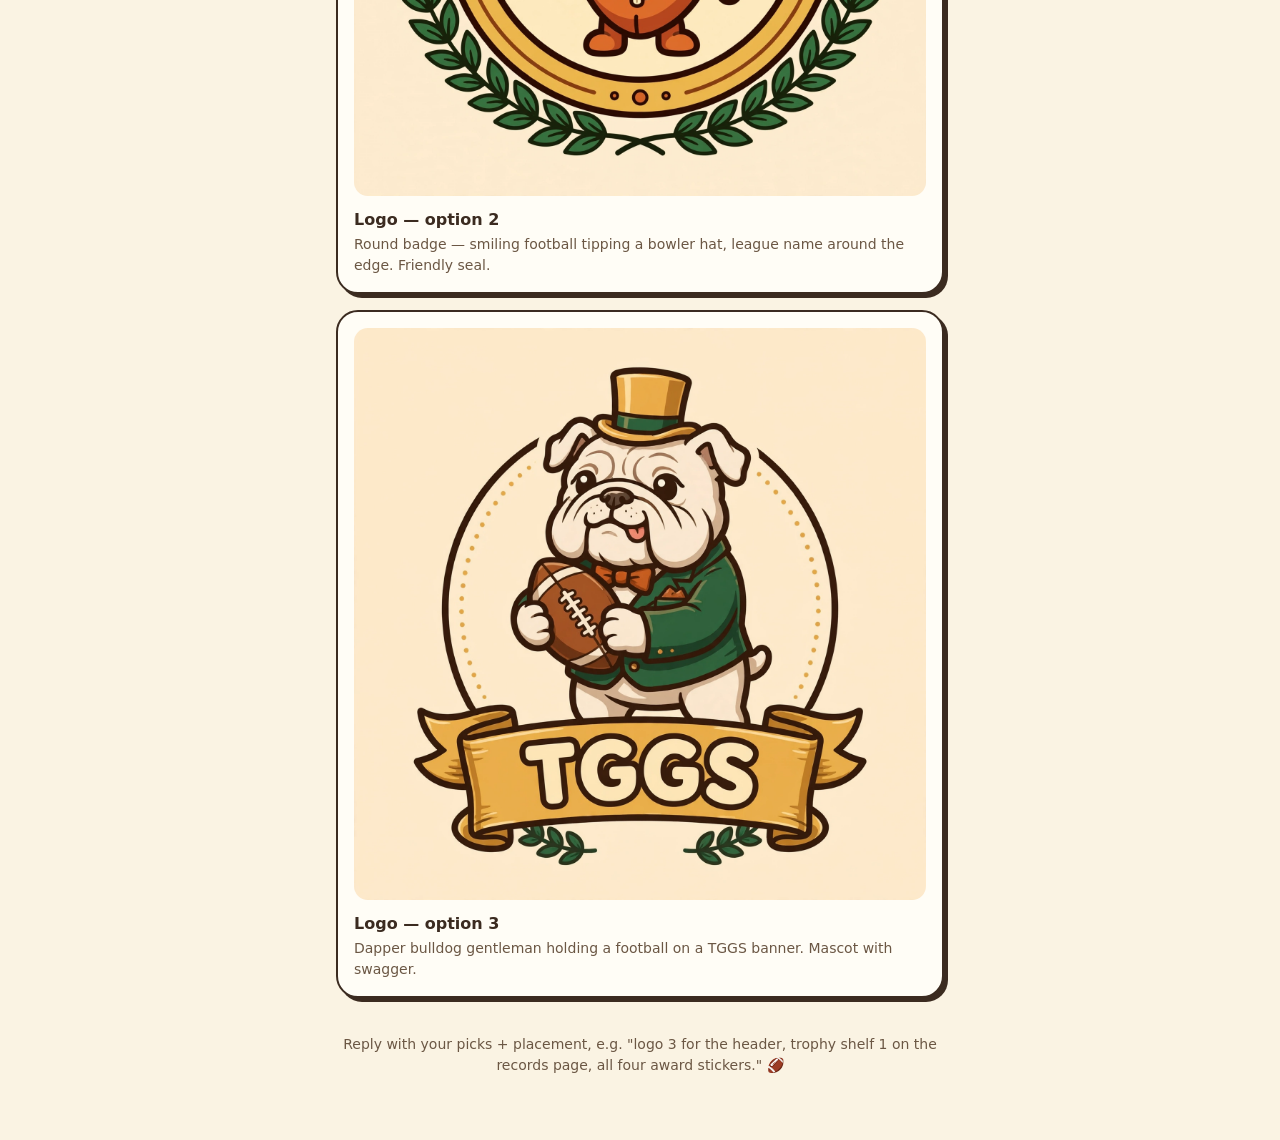
==== commit b27a1a18: "Add 9 more concept art pieces (weekly awards, champ banners, medals) + picker page sections" ====
--- a/design-concepts/index.html
+++ b/design-concepts/index.html
@@ -67,6 +67,30 @@
 </section>
 
 <section>
+  <h2>🎖️ Weekly Award Stickers</h2>
+  <p class="sec-sub">Generic award designs — name-agnostic, so any award title can be paired with them later.</p>
+  <div class="opt"><img src="../assets/art/concepts/concept-weekly-award-1.webp" alt="Weekly award option 1"><div class="label">Weekly award — option 1</div><div class="vibe">Smiling gold star badge with a blank ribbon — the all-purpose winner.</div></div>
+  <div class="opt"><img src="../assets/art/concepts/concept-weekly-award-2.webp" alt="Weekly award option 2"><div class="label">Weekly award — option 2</div><div class="vibe">Goofy red-and-gold ribbon rosette — silly and proud.</div></div>
+  <div class="opt"><img src="../assets/art/concepts/concept-weekly-award-3.webp" alt="Weekly award option 3"><div class="label">Weekly award — option 3</div><div class="vibe">Flaming football comet — for anything hot and fast.</div></div>
+</section>
+
+<section>
+  <h2>🚩 Championship Banners</h2>
+  <p class="sec-sub">Hanging banners a league champ would raise — for the champions wall.</p>
+  <div class="opt"><img src="../assets/art/concepts/concept-champ-banner-1.webp" alt="Championship banner option 1"><div class="label">Champ banner — option 1</div><div class="vibe">Classic triangular felt pennant on a wooden dowel — old-school arena vibe.</div></div>
+  <div class="opt"><img src="../assets/art/concepts/concept-champ-banner-2.webp" alt="Championship banner option 2"><div class="label">Champ banner — option 2</div><div class="vibe">Vertical gold banner with fringe trim — regal and bold.</div></div>
+  <div class="opt"><img src="../assets/art/concepts/concept-champ-banner-3.webp" alt="Championship banner option 3"><div class="label">Champ banner — option 3</div><div class="vibe">Shield-shaped banner on brass rings — heraldic and fun.</div></div>
+</section>
+
+<section>
+  <h2>🥇 Medals</h2>
+  <p class="sec-sub">Gold, silver, bronze — for season placements and weekly finishes.</p>
+  <div class="opt"><img src="../assets/art/concepts/concept-medal-1.webp" alt="Gold medal"><div class="label">Gold medal</div><div class="vibe">Smiling gold medal on a red ribbon — first place energy.</div></div>
+  <div class="opt"><img src="../assets/art/concepts/concept-medal-2.webp" alt="Silver medal"><div class="label">Silver medal</div><div class="vibe">Winking silver medal on a green ribbon — proud runner-up.</div></div>
+  <div class="opt"><img src="../assets/art/concepts/concept-medal-3.webp" alt="Bronze medal"><div class="label">Bronze medal</div><div class="vibe">Determined bronze medal on an orange ribbon — scrappy third.</div></div>
+</section>
+
+<section>
   <h2>🛡️ TGGS League Logos</h2>
   <p class="sec-sub">A real logo for The Gridiron Gentlemen's Society — header badge, social, everywhere.</p>
   <div class="opt"><img src="../assets/art/concepts/concept-logo-1.webp" alt="Logo option 1"><div class="label">Logo — option 1</div><div class="vibe">Gold shield crest — football in a top hat with a TGGS ribbon. Classic and iconic.</div></div>
